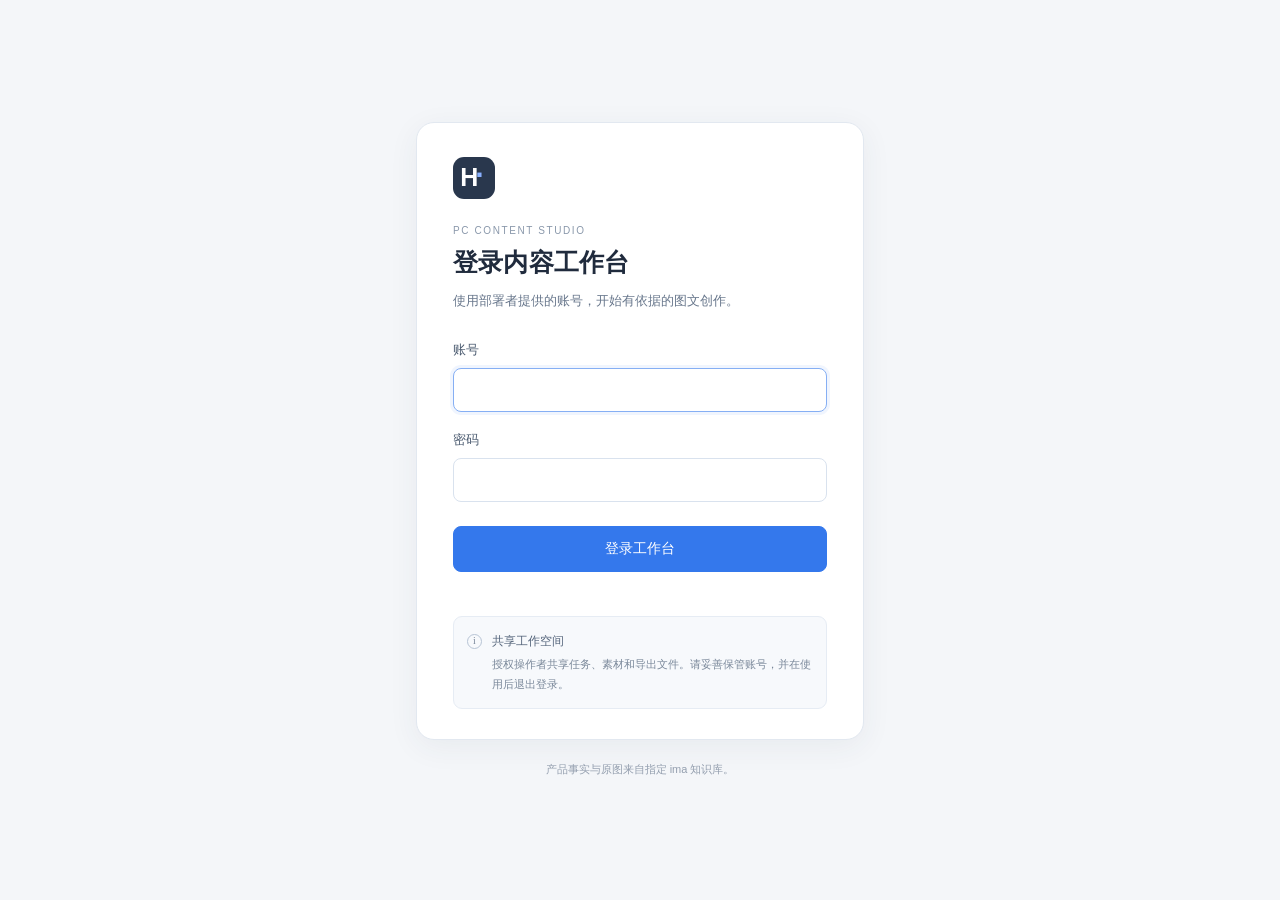
==== static/login.html @ f4805b4c "华为 PC 图文工作台 V2：源码、验收证据与部署说明 - huawei_agent/：需求理解、候选匹配、卖点证据链；报价、图像、登录、Dify 接入沿用第一版 - docs/verificatio" ====
<!doctype html>
<html lang="zh-CN">
<head>
  <meta charset="utf-8">
  <meta name="viewport" content="width=device-width, initial-scale=1">
  <meta name="color-scheme" content="light">
  <meta name="robots" content="noindex,nofollow">
  <title>登录 · 华为 PC 内容工作台</title>
  <link rel="stylesheet" href="/static/login.css">
  <script src="/static/login.js" defer></script>
</head>
<body>
  <main class="login-shell">
    <section class="login-card" aria-labelledby="login-title">
      <div class="brand-mark" aria-hidden="true">H<span>·</span></div>
      <p class="eyebrow">PC CONTENT STUDIO</p>
      <h1 id="login-title">登录内容工作台</h1>
      <p class="intro">使用部署者提供的账号，开始有依据的图文创作。</p>
      <form id="login-form" action="/api/login" method="post">
        <label for="username">账号</label>
        <input id="username" name="username" type="text" autocomplete="username" autocapitalize="none" spellcheck="false" maxlength="128" required autofocus>
        <label for="password">密码</label>
        <input id="password" name="password" type="password" autocomplete="current-password" maxlength="1024" required>
        <p id="login-error" class="error" role="alert" hidden></p>
        <button id="login-submit" type="submit">登录工作台</button>
        <p id="login-status" class="status" role="status" aria-live="polite"></p>
      </form>
      <div class="workspace-note" role="note">
        <span class="note-symbol" aria-hidden="true">i</span>
        <p><strong>共享工作空间</strong>授权操作者共享任务、素材和导出文件。请妥善保管账号，并在使用后退出登录。</p>
      </div>
      <noscript><p class="error">请启用浏览器 JavaScript 后登录。</p></noscript>
    </section>
    <p class="page-note">产品事实与原图来自指定 ima 知识库。</p>
  </main>
</body>
</html>
---- static/login.css ----
:root{color-scheme:light;--ink:#202b3d;--muted:#68778c;--border:#e2e8f0;--blue:#3478ec}
*{box-sizing:border-box}body{margin:0;background:#f4f6f9;color:var(--ink);font-family:-apple-system,BlinkMacSystemFont,"Segoe UI","PingFang SC","Microsoft YaHei",sans-serif;font-size:14px;line-height:1.7}h1,p{margin:0}[hidden]{display:none!important}.login-shell{min-height:100svh;display:flex;flex-direction:column;justify-content:center;align-items:center;padding:42px 20px}.login-card{width:100%;max-width:448px;background:#fff;border:1px solid var(--border);border-radius:18px;padding:34px 36px 30px;box-shadow:0 7px 30px #283b5410}.brand-mark{width:42px;height:42px;border-radius:11px;display:flex;align-items:center;justify-content:center;background:#29374d;color:#fff;font-size:25px;letter-spacing:-3px;padding-right:4px;font-weight:650}.brand-mark span{font-size:30px;letter-spacing:0;color:#89b0ff;margin-top:-6px}.eyebrow{font-size:10px;letter-spacing:1.6px;color:#8a98ab;margin-top:23px}h1{font-size:25px;font-weight:650;line-height:1.45;margin-top:5px;letter-spacing:.2px}.intro{font-size:13px;color:var(--muted);margin-top:10px}form{margin-top:27px}label{display:block;font-size:13px;color:#4b5b70;margin:17px 0 7px}input,button{font:inherit;width:100%;min-height:44px;border-radius:8px}input{border:1px solid #d9e2ee;padding:9px 12px;color:var(--ink);background:#fff;outline:none}input:focus{border-color:#86aff4;box-shadow:0 0 0 3px #3478ec12}button{margin-top:24px;border:1px solid var(--blue);background:var(--blue);color:#fff;cursor:pointer;font-weight:550;padding:10px 16px}button:hover{background:#286bda}button:focus-visible{outline:3px solid #b8d3ff;outline-offset:3px}button:disabled{opacity:.6;cursor:wait}input:disabled{background:#f7f9fc}.error{border:1px solid #edcfd2;border-radius:7px;background:#fff6f6;color:#a44550;font-size:12px;line-height:1.75;padding:9px 11px;margin-top:14px;overflow-wrap:anywhere}.status{font-size:12px;color:var(--muted);min-height:20px;margin-top:8px;text-align:center}.workspace-note{display:flex;gap:10px;align-items:flex-start;background:#f7f9fc;border:1px solid #e6ecf4;border-radius:9px;padding:13px;margin-top:16px;color:#7a889a;font-size:11px;line-height:1.85}.workspace-note strong{display:block;color:#56667c;font-size:12px;font-weight:550;margin-bottom:2px}.note-symbol{display:flex;align-items:center;justify-content:center;border:1px solid #b7c4d5;width:15px;height:15px;flex-shrink:0;border-radius:50%;font-size:10px;line-height:1;margin-top:4px;font-family:Georgia,serif}.page-note{font-size:11px;color:#939eae;margin-top:20px;text-align:center}@media(max-width:480px){.login-shell{padding:24px 16px}.login-card{padding:28px 25px 25px;border-radius:15px}h1{font-size:23px}.intro{font-size:12px}.workspace-note{font-size:11px}}@media(prefers-reduced-motion:no-preference){button{transition:background .15s ease}}
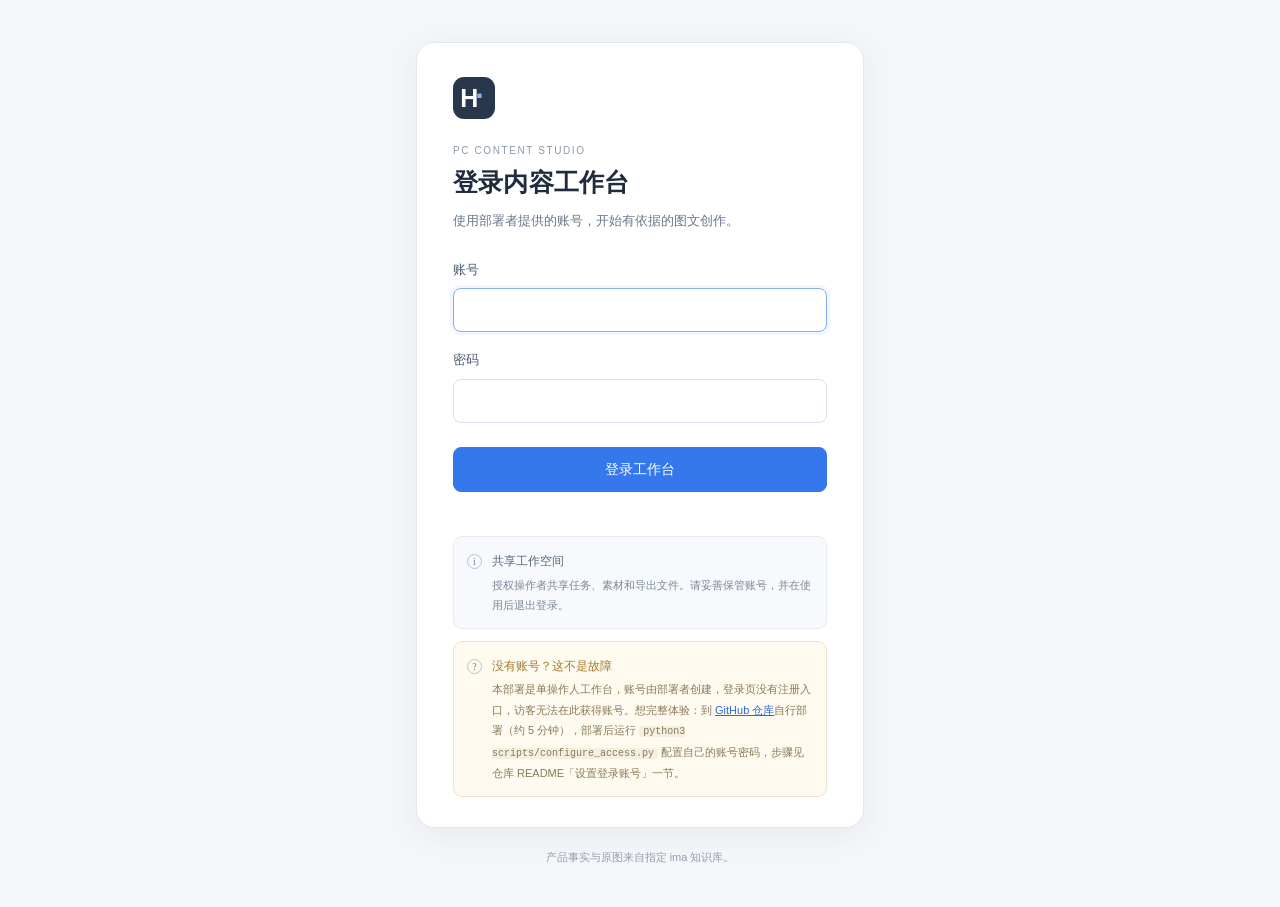
==== commit 87caa328: "登录页加访客说明（账号不对外发放）；补登录账号配置文档与 .env 示例" ====
--- a/static/login.html
+++ b/static/login.html
@@ -29,6 +29,10 @@
         <span class="note-symbol" aria-hidden="true">i</span>
         <p><strong>共享工作空间</strong>授权操作者共享任务、素材和导出文件。请妥善保管账号，并在使用后退出登录。</p>
       </div>
+      <div class="visitor-note" role="note">
+        <span class="note-symbol" aria-hidden="true">?</span>
+        <p><strong>没有账号？这不是故障</strong>本部署是单操作人工作台，账号由部署者创建，登录页没有注册入口，访客无法在此获得账号。想完整体验：到 <a href="https://github.com/15107196197-design/huawei-pc-workbench" target="_blank" rel="noopener">GitHub 仓库</a>自行部署（约 5 分钟），部署后运行 <code>python3 scripts/configure_access.py</code> 配置自己的账号密码，步骤见仓库 README「设置登录账号」一节。</p>
+      </div>
       <noscript><p class="error">请启用浏览器 JavaScript 后登录。</p></noscript>
     </section>
     <p class="page-note">产品事实与原图来自指定 ima 知识库。</p>
--- a/static/login.css
+++ b/static/login.css
@@ -1,2 +1,2 @@
 :root{color-scheme:light;--ink:#202b3d;--muted:#68778c;--border:#e2e8f0;--blue:#3478ec}
-*{box-sizing:border-box}body{margin:0;background:#f4f6f9;color:var(--ink);font-family:-apple-system,BlinkMacSystemFont,"Segoe UI","PingFang SC","Microsoft YaHei",sans-serif;font-size:14px;line-height:1.7}h1,p{margin:0}[hidden]{display:none!important}.login-shell{min-height:100svh;display:flex;flex-direction:column;justify-content:center;align-items:center;padding:42px 20px}.login-card{width:100%;max-width:448px;background:#fff;border:1px solid var(--border);border-radius:18px;padding:34px 36px 30px;box-shadow:0 7px 30px #283b5410}.brand-mark{width:42px;height:42px;border-radius:11px;display:flex;align-items:center;justify-content:center;background:#29374d;color:#fff;font-size:25px;letter-spacing:-3px;padding-right:4px;font-weight:650}.brand-mark span{font-size:30px;letter-spacing:0;color:#89b0ff;margin-top:-6px}.eyebrow{font-size:10px;letter-spacing:1.6px;color:#8a98ab;margin-top:23px}h1{font-size:25px;font-weight:650;line-height:1.45;margin-top:5px;letter-spacing:.2px}.intro{font-size:13px;color:var(--muted);margin-top:10px}form{margin-top:27px}label{display:block;font-size:13px;color:#4b5b70;margin:17px 0 7px}input,button{font:inherit;width:100%;min-height:44px;border-radius:8px}input{border:1px solid #d9e2ee;padding:9px 12px;color:var(--ink);background:#fff;outline:none}input:focus{border-color:#86aff4;box-shadow:0 0 0 3px #3478ec12}button{margin-top:24px;border:1px solid var(--blue);background:var(--blue);color:#fff;cursor:pointer;font-weight:550;padding:10px 16px}button:hover{background:#286bda}button:focus-visible{outline:3px solid #b8d3ff;outline-offset:3px}button:disabled{opacity:.6;cursor:wait}input:disabled{background:#f7f9fc}.error{border:1px solid #edcfd2;border-radius:7px;background:#fff6f6;color:#a44550;font-size:12px;line-height:1.75;padding:9px 11px;margin-top:14px;overflow-wrap:anywhere}.status{font-size:12px;color:var(--muted);min-height:20px;margin-top:8px;text-align:center}.workspace-note{display:flex;gap:10px;align-items:flex-start;background:#f7f9fc;border:1px solid #e6ecf4;border-radius:9px;padding:13px;margin-top:16px;color:#7a889a;font-size:11px;line-height:1.85}.workspace-note strong{display:block;color:#56667c;font-size:12px;font-weight:550;margin-bottom:2px}.note-symbol{display:flex;align-items:center;justify-content:center;border:1px solid #b7c4d5;width:15px;height:15px;flex-shrink:0;border-radius:50%;font-size:10px;line-height:1;margin-top:4px;font-family:Georgia,serif}.page-note{font-size:11px;color:#939eae;margin-top:20px;text-align:center}@media(max-width:480px){.login-shell{padding:24px 16px}.login-card{padding:28px 25px 25px;border-radius:15px}h1{font-size:23px}.intro{font-size:12px}.workspace-note{font-size:11px}}@media(prefers-reduced-motion:no-preference){button{transition:background .15s ease}}
+*{box-sizing:border-box}body{margin:0;background:#f4f6f9;color:var(--ink);font-family:-apple-system,BlinkMacSystemFont,"Segoe UI","PingFang SC","Microsoft YaHei",sans-serif;font-size:14px;line-height:1.7}h1,p{margin:0}[hidden]{display:none!important}.login-shell{min-height:100svh;display:flex;flex-direction:column;justify-content:center;align-items:center;padding:42px 20px}.login-card{width:100%;max-width:448px;background:#fff;border:1px solid var(--border);border-radius:18px;padding:34px 36px 30px;box-shadow:0 7px 30px #283b5410}.brand-mark{width:42px;height:42px;border-radius:11px;display:flex;align-items:center;justify-content:center;background:#29374d;color:#fff;font-size:25px;letter-spacing:-3px;padding-right:4px;font-weight:650}.brand-mark span{font-size:30px;letter-spacing:0;color:#89b0ff;margin-top:-6px}.eyebrow{font-size:10px;letter-spacing:1.6px;color:#8a98ab;margin-top:23px}h1{font-size:25px;font-weight:650;line-height:1.45;margin-top:5px;letter-spacing:.2px}.intro{font-size:13px;color:var(--muted);margin-top:10px}form{margin-top:27px}label{display:block;font-size:13px;color:#4b5b70;margin:17px 0 7px}input,button{font:inherit;width:100%;min-height:44px;border-radius:8px}input{border:1px solid #d9e2ee;padding:9px 12px;color:var(--ink);background:#fff;outline:none}input:focus{border-color:#86aff4;box-shadow:0 0 0 3px #3478ec12}button{margin-top:24px;border:1px solid var(--blue);background:var(--blue);color:#fff;cursor:pointer;font-weight:550;padding:10px 16px}button:hover{background:#286bda}button:focus-visible{outline:3px solid #b8d3ff;outline-offset:3px}button:disabled{opacity:.6;cursor:wait}input:disabled{background:#f7f9fc}.error{border:1px solid #edcfd2;border-radius:7px;background:#fff6f6;color:#a44550;font-size:12px;line-height:1.75;padding:9px 11px;margin-top:14px;overflow-wrap:anywhere}.status{font-size:12px;color:var(--muted);min-height:20px;margin-top:8px;text-align:center}.workspace-note{display:flex;gap:10px;align-items:flex-start;background:#f7f9fc;border:1px solid #e6ecf4;border-radius:9px;padding:13px;margin-top:16px;color:#7a889a;font-size:11px;line-height:1.85}.workspace-note strong{display:block;color:#56667c;font-size:12px;font-weight:550;margin-bottom:2px}.note-symbol{display:flex;align-items:center;justify-content:center;border:1px solid #b7c4d5;width:15px;height:15px;flex-shrink:0;border-radius:50%;font-size:10px;line-height:1;margin-top:4px;font-family:Georgia,serif}.page-note{font-size:11px;color:#939eae;margin-top:20px;text-align:center}.visitor-note{display:flex;gap:10px;align-items:flex-start;background:#fffaf0;border:1px solid #f0e2c8;border-radius:9px;padding:13px;margin-top:12px;color:#8a7a55;font-size:11px;line-height:1.85}.visitor-note strong{display:block;color:#a07b28;font-size:12px;font-weight:550;margin-bottom:2px}.visitor-note a{color:#2a6bd8}.visitor-note code{background:#f4efe2;padding:0 4px;border-radius:4px;font-size:10px}@media(max-width:480px){.login-shell{padding:24px 16px}.login-card{padding:28px 25px 25px;border-radius:15px}h1{font-size:23px}.intro{font-size:12px}.workspace-note{font-size:11px}}@media(prefers-reduced-motion:no-preference){button{transition:background .15s ease}}
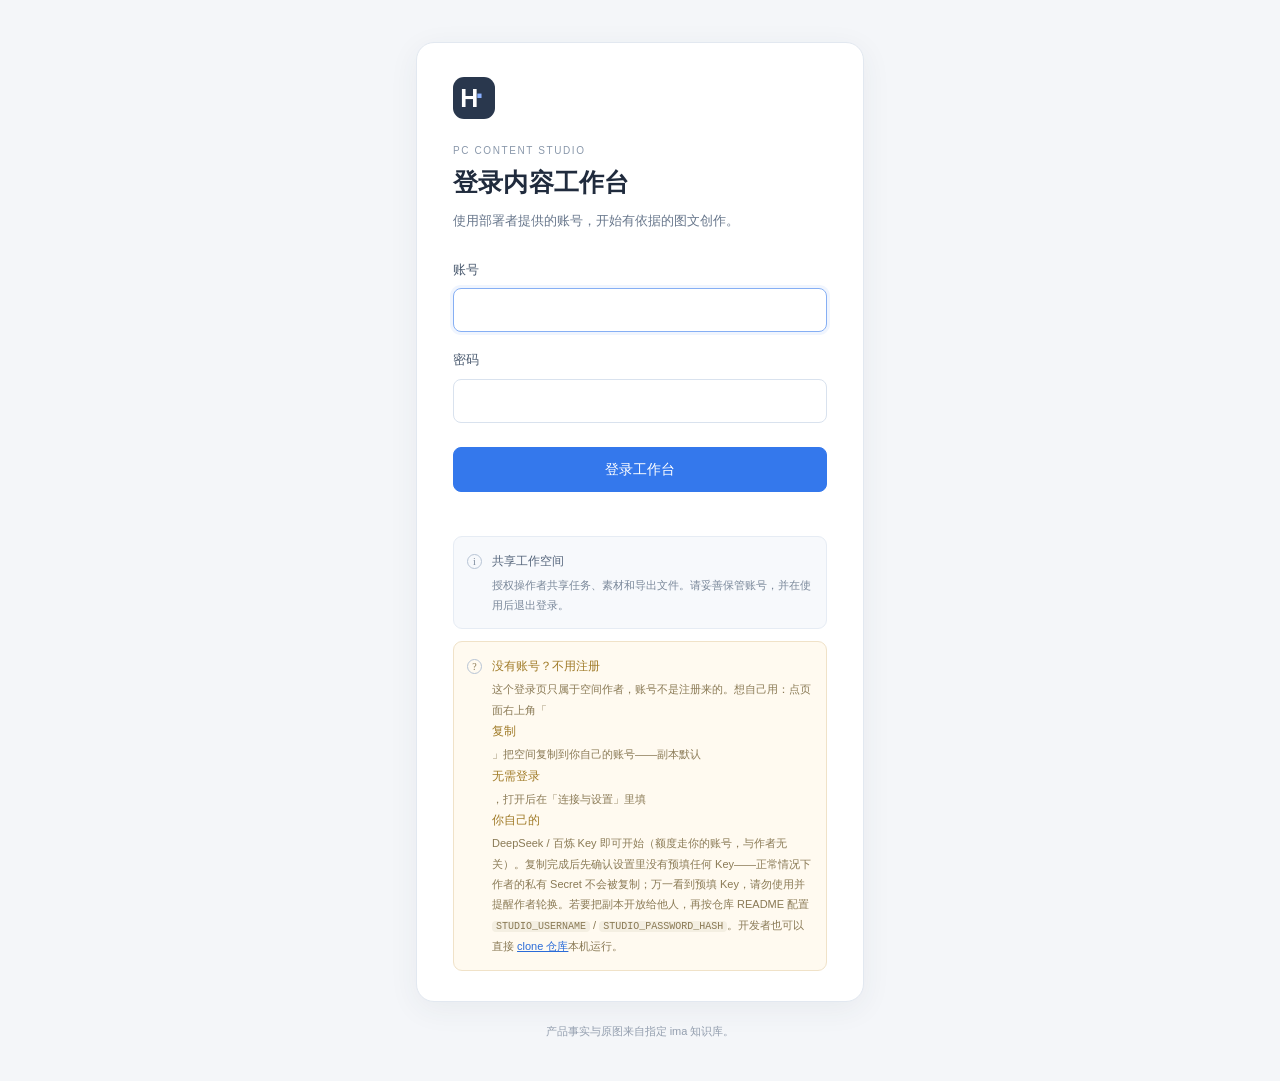
==== commit 2a3756d0: "访客引导改为复制空间路径（BYOK）：登录页与 README 去部署者措辞，补 Key 自核验提醒" ====
--- a/static/login.html
+++ b/static/login.html
@@ -31,7 +31,7 @@
       </div>
       <div class="visitor-note" role="note">
         <span class="note-symbol" aria-hidden="true">?</span>
-        <p><strong>没有账号？这不是故障</strong>本部署是单操作人工作台，账号由部署者创建，登录页没有注册入口，访客无法在此获得账号。想完整体验：到 <a href="https://github.com/15107196197-design/huawei-pc-workbench" target="_blank" rel="noopener">GitHub 仓库</a>自行部署（约 5 分钟），部署后运行 <code>python3 scripts/configure_access.py</code> 配置自己的账号密码，步骤见仓库 README「设置登录账号」一节。</p>
+        <p><strong>没有账号？不用注册</strong>这个登录页只属于空间作者，账号不是注册来的。想自己用：点页面右上角「<strong>复制</strong>」把空间复制到你自己的账号——副本默认<strong>无需登录</strong>，打开后在「连接与设置」里填<strong>你自己的</strong> DeepSeek / 百炼 Key 即可开始（额度走你的账号，与作者无关）。复制完成后先确认设置里没有预填任何 Key——正常情况下作者的私有 Secret 不会被复制；万一看到预填 Key，请勿使用并提醒作者轮换。若要把副本开放给他人，再按仓库 README 配置 <code>STUDIO_USERNAME</code> / <code>STUDIO_PASSWORD_HASH</code>。开发者也可以直接 <a href="https://github.com/15107196197-design/huawei-pc-workbench" target="_blank" rel="noopener">clone 仓库</a>本机运行。</p>
       </div>
       <noscript><p class="error">请启用浏览器 JavaScript 后登录。</p></noscript>
     </section>
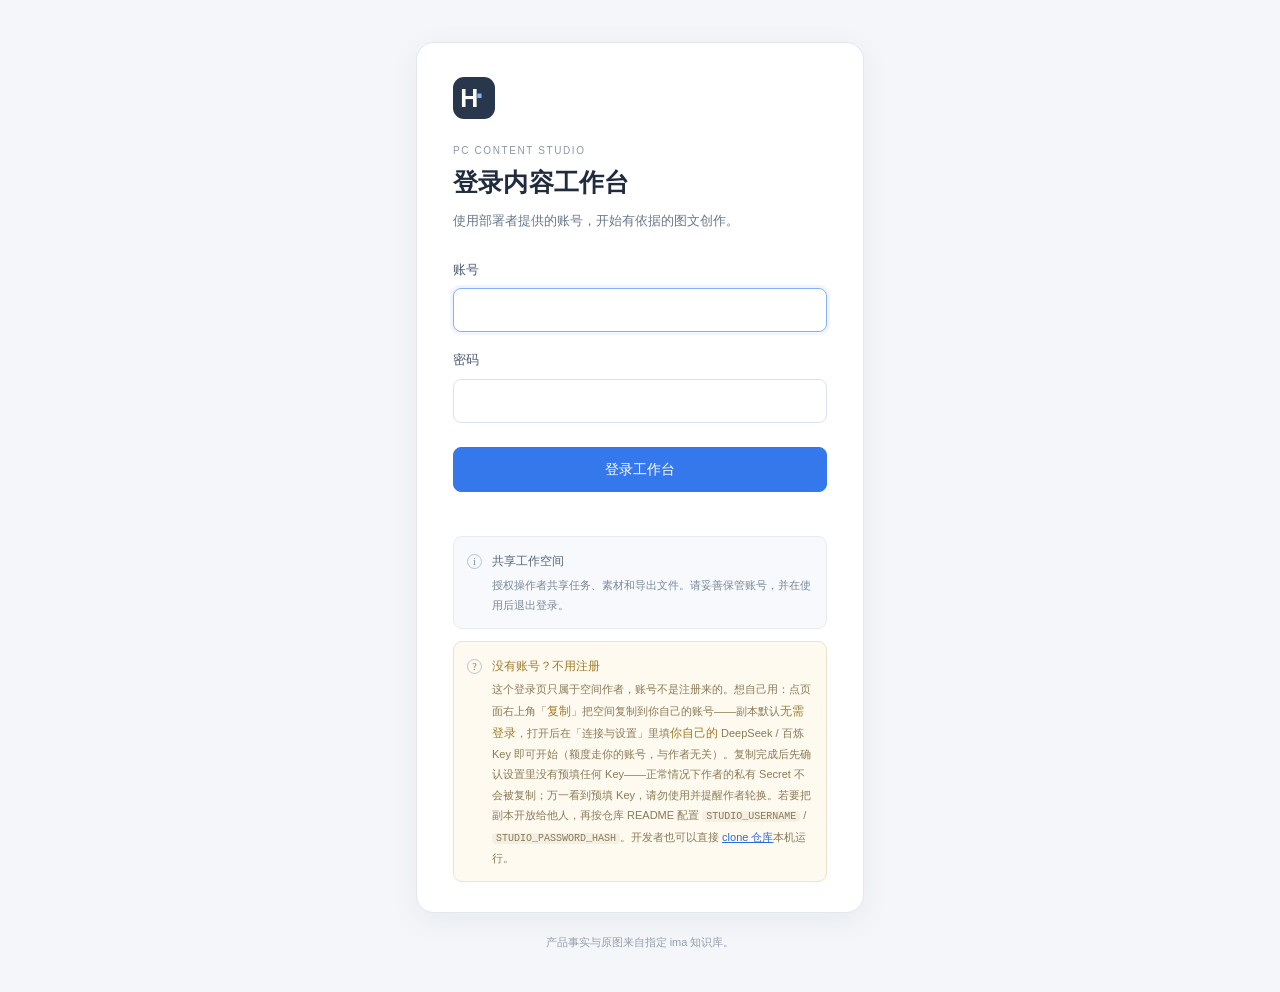
==== commit 46c9f458: "访客提示卡版式修正：标题与行内强调分离" ====
--- a/static/login.html
+++ b/static/login.html
@@ -31,7 +31,7 @@
       </div>
       <div class="visitor-note" role="note">
         <span class="note-symbol" aria-hidden="true">?</span>
-        <p><strong>没有账号？不用注册</strong>这个登录页只属于空间作者，账号不是注册来的。想自己用：点页面右上角「<strong>复制</strong>」把空间复制到你自己的账号——副本默认<strong>无需登录</strong>，打开后在「连接与设置」里填<strong>你自己的</strong> DeepSeek / 百炼 Key 即可开始（额度走你的账号，与作者无关）。复制完成后先确认设置里没有预填任何 Key——正常情况下作者的私有 Secret 不会被复制；万一看到预填 Key，请勿使用并提醒作者轮换。若要把副本开放给他人，再按仓库 README 配置 <code>STUDIO_USERNAME</code> / <code>STUDIO_PASSWORD_HASH</code>。开发者也可以直接 <a href="https://github.com/15107196197-design/huawei-pc-workbench" target="_blank" rel="noopener">clone 仓库</a>本机运行。</p>
+        <p><strong class="note-title">没有账号？不用注册</strong>这个登录页只属于空间作者，账号不是注册来的。想自己用：点页面右上角「<strong>复制</strong>」把空间复制到你自己的账号——副本默认<strong>无需登录</strong>，打开后在「连接与设置」里填<strong>你自己的</strong> DeepSeek / 百炼 Key 即可开始（额度走你的账号，与作者无关）。复制完成后先确认设置里没有预填任何 Key——正常情况下作者的私有 Secret 不会被复制；万一看到预填 Key，请勿使用并提醒作者轮换。若要把副本开放给他人，再按仓库 README 配置 <code>STUDIO_USERNAME</code> / <code>STUDIO_PASSWORD_HASH</code>。开发者也可以直接 <a href="https://github.com/15107196197-design/huawei-pc-workbench" target="_blank" rel="noopener">clone 仓库</a>本机运行。</p>
       </div>
       <noscript><p class="error">请启用浏览器 JavaScript 后登录。</p></noscript>
     </section>
--- a/static/login.css
+++ b/static/login.css
@@ -1,2 +1,2 @@
 :root{color-scheme:light;--ink:#202b3d;--muted:#68778c;--border:#e2e8f0;--blue:#3478ec}
-*{box-sizing:border-box}body{margin:0;background:#f4f6f9;color:var(--ink);font-family:-apple-system,BlinkMacSystemFont,"Segoe UI","PingFang SC","Microsoft YaHei",sans-serif;font-size:14px;line-height:1.7}h1,p{margin:0}[hidden]{display:none!important}.login-shell{min-height:100svh;display:flex;flex-direction:column;justify-content:center;align-items:center;padding:42px 20px}.login-card{width:100%;max-width:448px;background:#fff;border:1px solid var(--border);border-radius:18px;padding:34px 36px 30px;box-shadow:0 7px 30px #283b5410}.brand-mark{width:42px;height:42px;border-radius:11px;display:flex;align-items:center;justify-content:center;background:#29374d;color:#fff;font-size:25px;letter-spacing:-3px;padding-right:4px;font-weight:650}.brand-mark span{font-size:30px;letter-spacing:0;color:#89b0ff;margin-top:-6px}.eyebrow{font-size:10px;letter-spacing:1.6px;color:#8a98ab;margin-top:23px}h1{font-size:25px;font-weight:650;line-height:1.45;margin-top:5px;letter-spacing:.2px}.intro{font-size:13px;color:var(--muted);margin-top:10px}form{margin-top:27px}label{display:block;font-size:13px;color:#4b5b70;margin:17px 0 7px}input,button{font:inherit;width:100%;min-height:44px;border-radius:8px}input{border:1px solid #d9e2ee;padding:9px 12px;color:var(--ink);background:#fff;outline:none}input:focus{border-color:#86aff4;box-shadow:0 0 0 3px #3478ec12}button{margin-top:24px;border:1px solid var(--blue);background:var(--blue);color:#fff;cursor:pointer;font-weight:550;padding:10px 16px}button:hover{background:#286bda}button:focus-visible{outline:3px solid #b8d3ff;outline-offset:3px}button:disabled{opacity:.6;cursor:wait}input:disabled{background:#f7f9fc}.error{border:1px solid #edcfd2;border-radius:7px;background:#fff6f6;color:#a44550;font-size:12px;line-height:1.75;padding:9px 11px;margin-top:14px;overflow-wrap:anywhere}.status{font-size:12px;color:var(--muted);min-height:20px;margin-top:8px;text-align:center}.workspace-note{display:flex;gap:10px;align-items:flex-start;background:#f7f9fc;border:1px solid #e6ecf4;border-radius:9px;padding:13px;margin-top:16px;color:#7a889a;font-size:11px;line-height:1.85}.workspace-note strong{display:block;color:#56667c;font-size:12px;font-weight:550;margin-bottom:2px}.note-symbol{display:flex;align-items:center;justify-content:center;border:1px solid #b7c4d5;width:15px;height:15px;flex-shrink:0;border-radius:50%;font-size:10px;line-height:1;margin-top:4px;font-family:Georgia,serif}.page-note{font-size:11px;color:#939eae;margin-top:20px;text-align:center}.visitor-note{display:flex;gap:10px;align-items:flex-start;background:#fffaf0;border:1px solid #f0e2c8;border-radius:9px;padding:13px;margin-top:12px;color:#8a7a55;font-size:11px;line-height:1.85}.visitor-note strong{display:block;color:#a07b28;font-size:12px;font-weight:550;margin-bottom:2px}.visitor-note a{color:#2a6bd8}.visitor-note code{background:#f4efe2;padding:0 4px;border-radius:4px;font-size:10px}@media(max-width:480px){.login-shell{padding:24px 16px}.login-card{padding:28px 25px 25px;border-radius:15px}h1{font-size:23px}.intro{font-size:12px}.workspace-note{font-size:11px}}@media(prefers-reduced-motion:no-preference){button{transition:background .15s ease}}
+*{box-sizing:border-box}body{margin:0;background:#f4f6f9;color:var(--ink);font-family:-apple-system,BlinkMacSystemFont,"Segoe UI","PingFang SC","Microsoft YaHei",sans-serif;font-size:14px;line-height:1.7}h1,p{margin:0}[hidden]{display:none!important}.login-shell{min-height:100svh;display:flex;flex-direction:column;justify-content:center;align-items:center;padding:42px 20px}.login-card{width:100%;max-width:448px;background:#fff;border:1px solid var(--border);border-radius:18px;padding:34px 36px 30px;box-shadow:0 7px 30px #283b5410}.brand-mark{width:42px;height:42px;border-radius:11px;display:flex;align-items:center;justify-content:center;background:#29374d;color:#fff;font-size:25px;letter-spacing:-3px;padding-right:4px;font-weight:650}.brand-mark span{font-size:30px;letter-spacing:0;color:#89b0ff;margin-top:-6px}.eyebrow{font-size:10px;letter-spacing:1.6px;color:#8a98ab;margin-top:23px}h1{font-size:25px;font-weight:650;line-height:1.45;margin-top:5px;letter-spacing:.2px}.intro{font-size:13px;color:var(--muted);margin-top:10px}form{margin-top:27px}label{display:block;font-size:13px;color:#4b5b70;margin:17px 0 7px}input,button{font:inherit;width:100%;min-height:44px;border-radius:8px}input{border:1px solid #d9e2ee;padding:9px 12px;color:var(--ink);background:#fff;outline:none}input:focus{border-color:#86aff4;box-shadow:0 0 0 3px #3478ec12}button{margin-top:24px;border:1px solid var(--blue);background:var(--blue);color:#fff;cursor:pointer;font-weight:550;padding:10px 16px}button:hover{background:#286bda}button:focus-visible{outline:3px solid #b8d3ff;outline-offset:3px}button:disabled{opacity:.6;cursor:wait}input:disabled{background:#f7f9fc}.error{border:1px solid #edcfd2;border-radius:7px;background:#fff6f6;color:#a44550;font-size:12px;line-height:1.75;padding:9px 11px;margin-top:14px;overflow-wrap:anywhere}.status{font-size:12px;color:var(--muted);min-height:20px;margin-top:8px;text-align:center}.workspace-note{display:flex;gap:10px;align-items:flex-start;background:#f7f9fc;border:1px solid #e6ecf4;border-radius:9px;padding:13px;margin-top:16px;color:#7a889a;font-size:11px;line-height:1.85}.workspace-note strong{display:block;color:#56667c;font-size:12px;font-weight:550;margin-bottom:2px}.note-symbol{display:flex;align-items:center;justify-content:center;border:1px solid #b7c4d5;width:15px;height:15px;flex-shrink:0;border-radius:50%;font-size:10px;line-height:1;margin-top:4px;font-family:Georgia,serif}.page-note{font-size:11px;color:#939eae;margin-top:20px;text-align:center}.visitor-note{display:flex;gap:10px;align-items:flex-start;background:#fffaf0;border:1px solid #f0e2c8;border-radius:9px;padding:13px;margin-top:12px;color:#8a7a55;font-size:11px;line-height:1.85}.visitor-note strong{display:inline;color:#a07b28;font-size:12px;font-weight:550}.visitor-note strong.note-title{display:block;margin-bottom:2px}.visitor-note a{color:#2a6bd8}.visitor-note code{background:#f4efe2;padding:0 4px;border-radius:4px;font-size:10px}@media(max-width:480px){.login-shell{padding:24px 16px}.login-card{padding:28px 25px 25px;border-radius:15px}h1{font-size:23px}.intro{font-size:12px}.workspace-note{font-size:11px}}@media(prefers-reduced-motion:no-preference){button{transition:background .15s ease}}
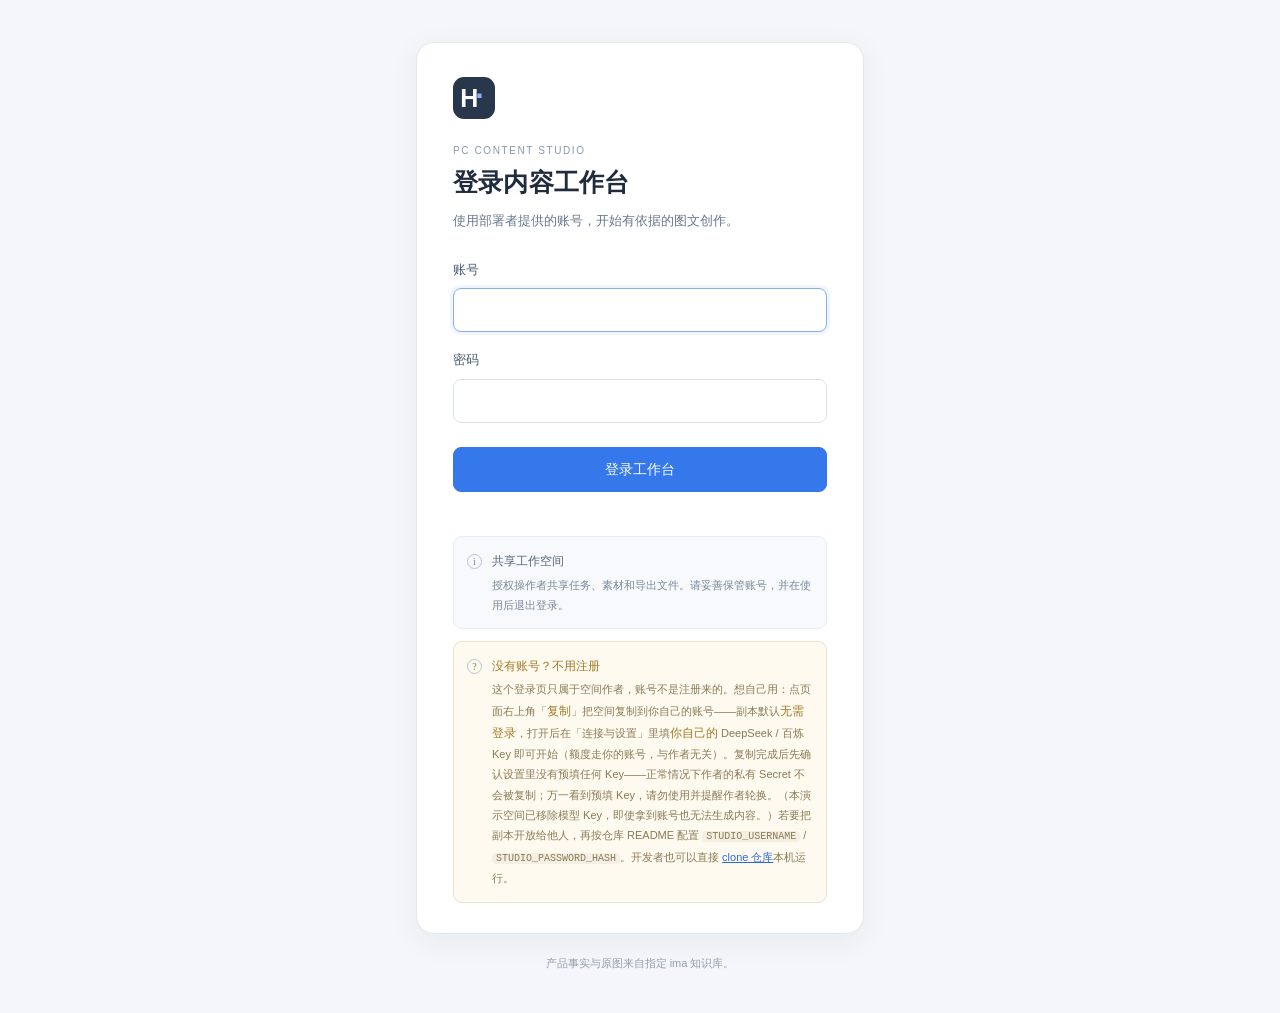
==== commit 107dcc04: "演示空间已移除模型 Key：同步登录页与 README 表述" ====
--- a/static/login.html
+++ b/static/login.html
@@ -31,7 +31,7 @@
       </div>
       <div class="visitor-note" role="note">
         <span class="note-symbol" aria-hidden="true">?</span>
-        <p><strong class="note-title">没有账号？不用注册</strong>这个登录页只属于空间作者，账号不是注册来的。想自己用：点页面右上角「<strong>复制</strong>」把空间复制到你自己的账号——副本默认<strong>无需登录</strong>，打开后在「连接与设置」里填<strong>你自己的</strong> DeepSeek / 百炼 Key 即可开始（额度走你的账号，与作者无关）。复制完成后先确认设置里没有预填任何 Key——正常情况下作者的私有 Secret 不会被复制；万一看到预填 Key，请勿使用并提醒作者轮换。若要把副本开放给他人，再按仓库 README 配置 <code>STUDIO_USERNAME</code> / <code>STUDIO_PASSWORD_HASH</code>。开发者也可以直接 <a href="https://github.com/15107196197-design/huawei-pc-workbench" target="_blank" rel="noopener">clone 仓库</a>本机运行。</p>
+        <p><strong class="note-title">没有账号？不用注册</strong>这个登录页只属于空间作者，账号不是注册来的。想自己用：点页面右上角「<strong>复制</strong>」把空间复制到你自己的账号——副本默认<strong>无需登录</strong>，打开后在「连接与设置」里填<strong>你自己的</strong> DeepSeek / 百炼 Key 即可开始（额度走你的账号，与作者无关）。复制完成后先确认设置里没有预填任何 Key——正常情况下作者的私有 Secret 不会被复制；万一看到预填 Key，请勿使用并提醒作者轮换。（本演示空间已移除模型 Key，即使拿到账号也无法生成内容。）若要把副本开放给他人，再按仓库 README 配置 <code>STUDIO_USERNAME</code> / <code>STUDIO_PASSWORD_HASH</code>。开发者也可以直接 <a href="https://github.com/15107196197-design/huawei-pc-workbench" target="_blank" rel="noopener">clone 仓库</a>本机运行。</p>
       </div>
       <noscript><p class="error">请启用浏览器 JavaScript 后登录。</p></noscript>
     </section>
